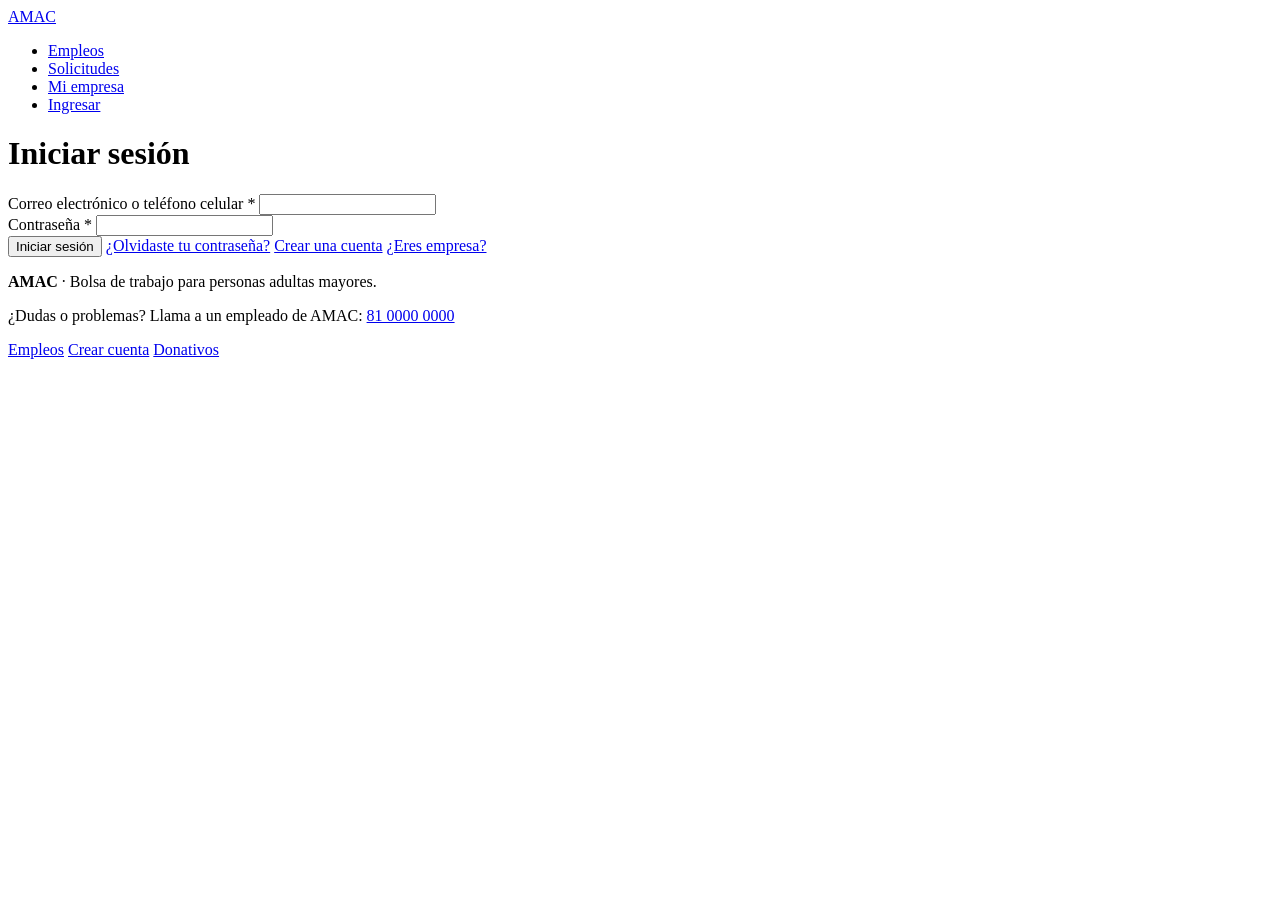
==== login.html @ 2326d85a "Base login" ====
<!DOCTYPE html>
<html lang="es">
<head>
    <meta charset="UTF-8">
    <title>Iniciar sesión | AMAC</title>
</head>
<body>
    <header>
        <a href="index.html">AMAC</a>
        <nav>
            <ul>
                <li><a href="index.html">Empleos</a></li>
                <li><a href="mis-solicitudes.html">Solicitudes</a></li>
                <li><a href="empresa-vacantes.html">Mi empresa</a></li>
                <li><a href="login.html">Ingresar</a></li>
            </ul>
        </nav>
    </header>

    <main>
        <h1>Iniciar sesión</h1>
        <form action="index.html" method="get">
            <div>
                <label for="usuario">Correo electrónico o teléfono celular *</label>
                <input type="text" id="usuario" name="usuario" required>
            </div>
            <div>
                <label for="clave">Contraseña *</label>
                <input type="password" id="clave" required>
            </div>
            <button type="submit">Iniciar sesión</button>
            <a href="login.html">¿Olvidaste tu contraseña?</a>
            <a href="registro-candidato.html">Crear una cuenta</a>
            <a href="empresa-vacantes.html">¿Eres empresa?</a>
        </form>
    </main>

    <footer>
        <p><strong>AMAC</strong> · Bolsa de trabajo para personas adultas mayores.</p>
        <p>¿Dudas o problemas? Llama a un empleado de AMAC: <a href="tel:8100000000">81 0000 0000</a></p>
        <div>
            <a href="index.html">Empleos</a>
            <a href="registro-candidato.html">Crear cuenta</a>
            <a href="https://www.amac.org.mx/donativos">Donativos</a>
        </div>
    </footer>
</body>
</html>
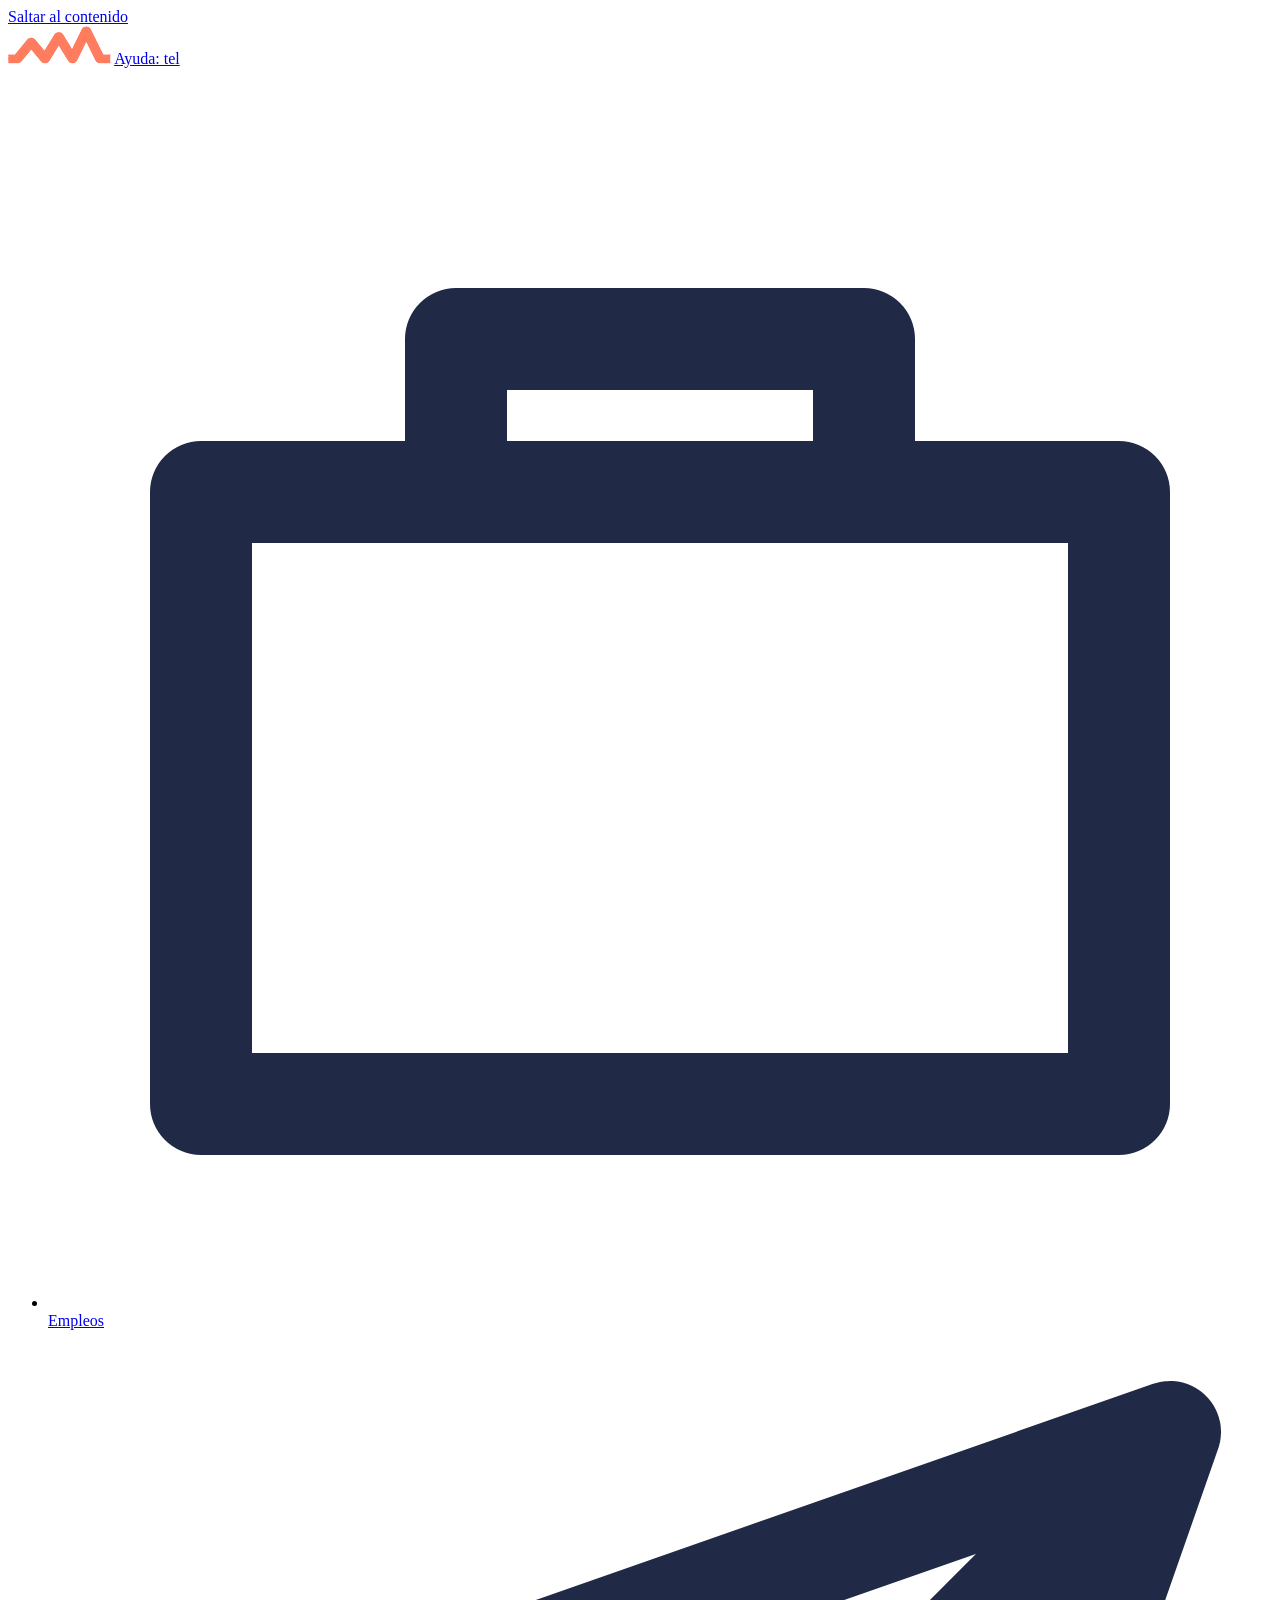
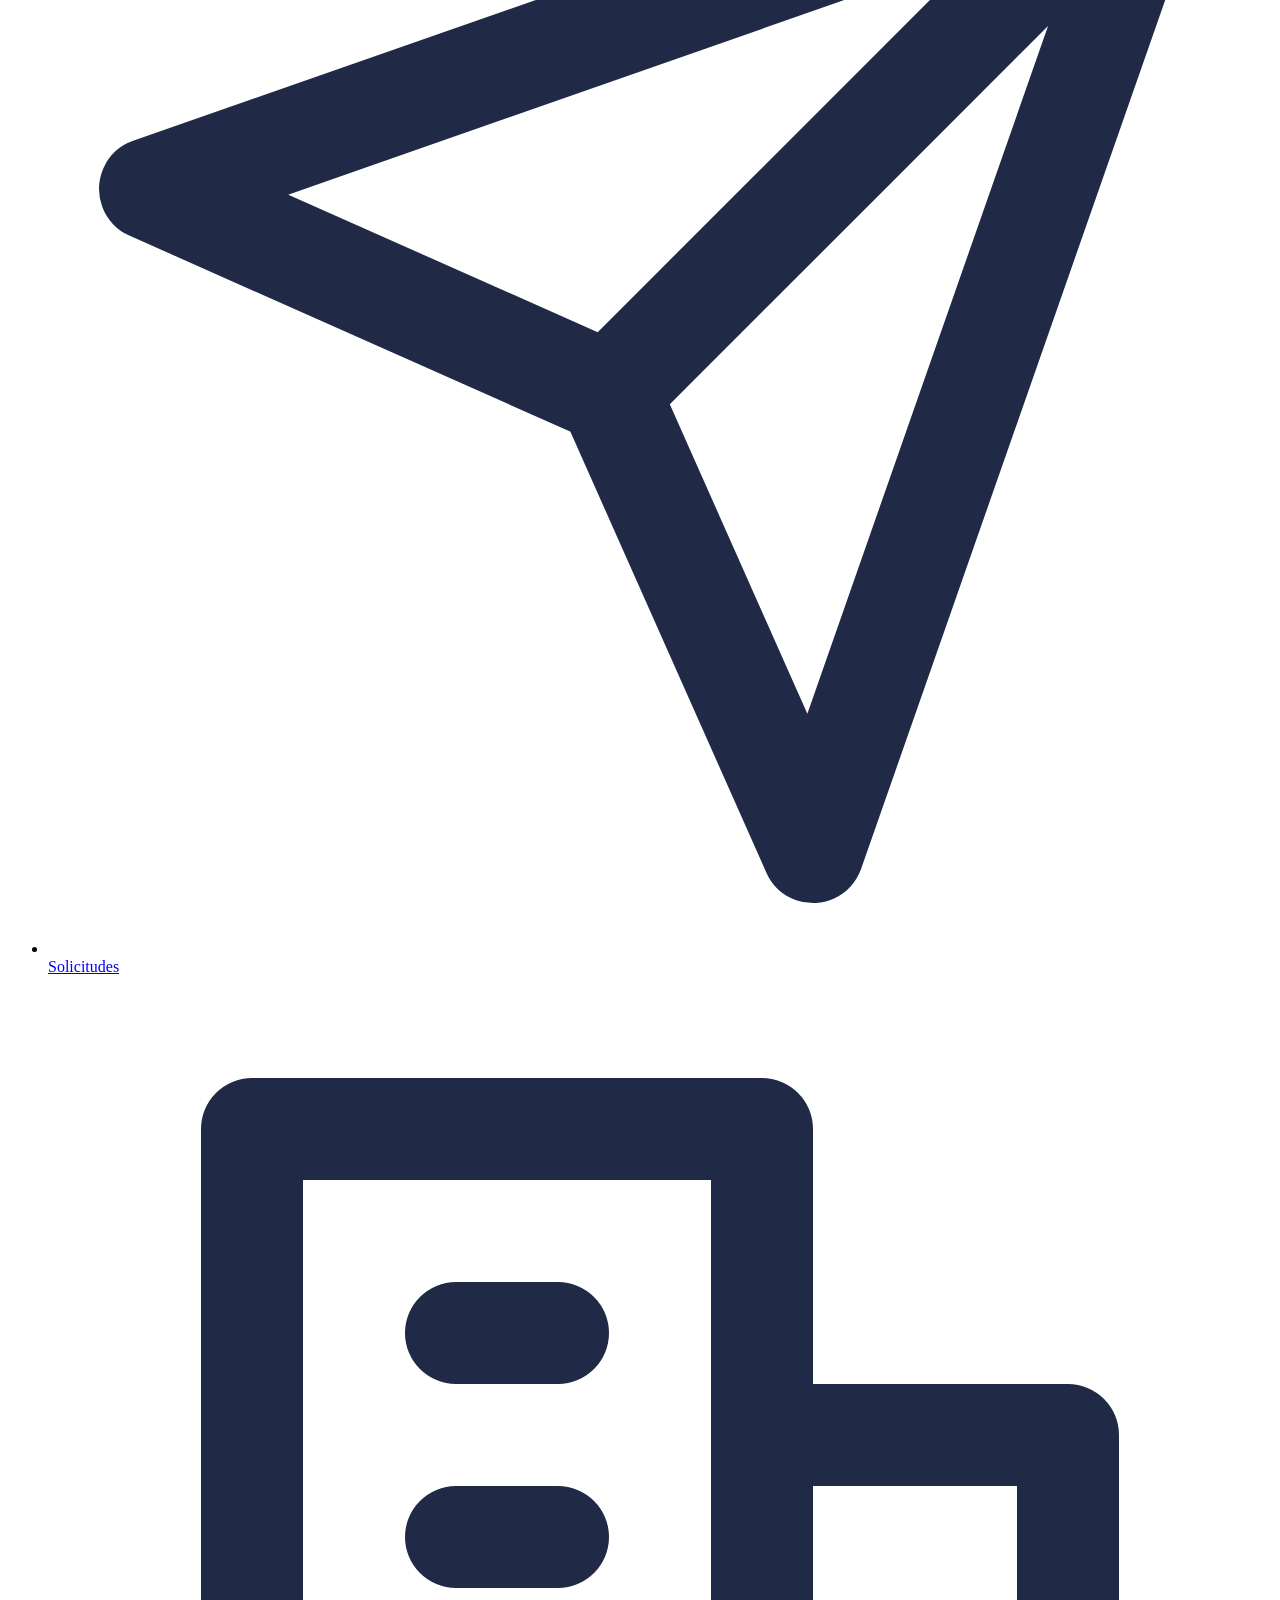
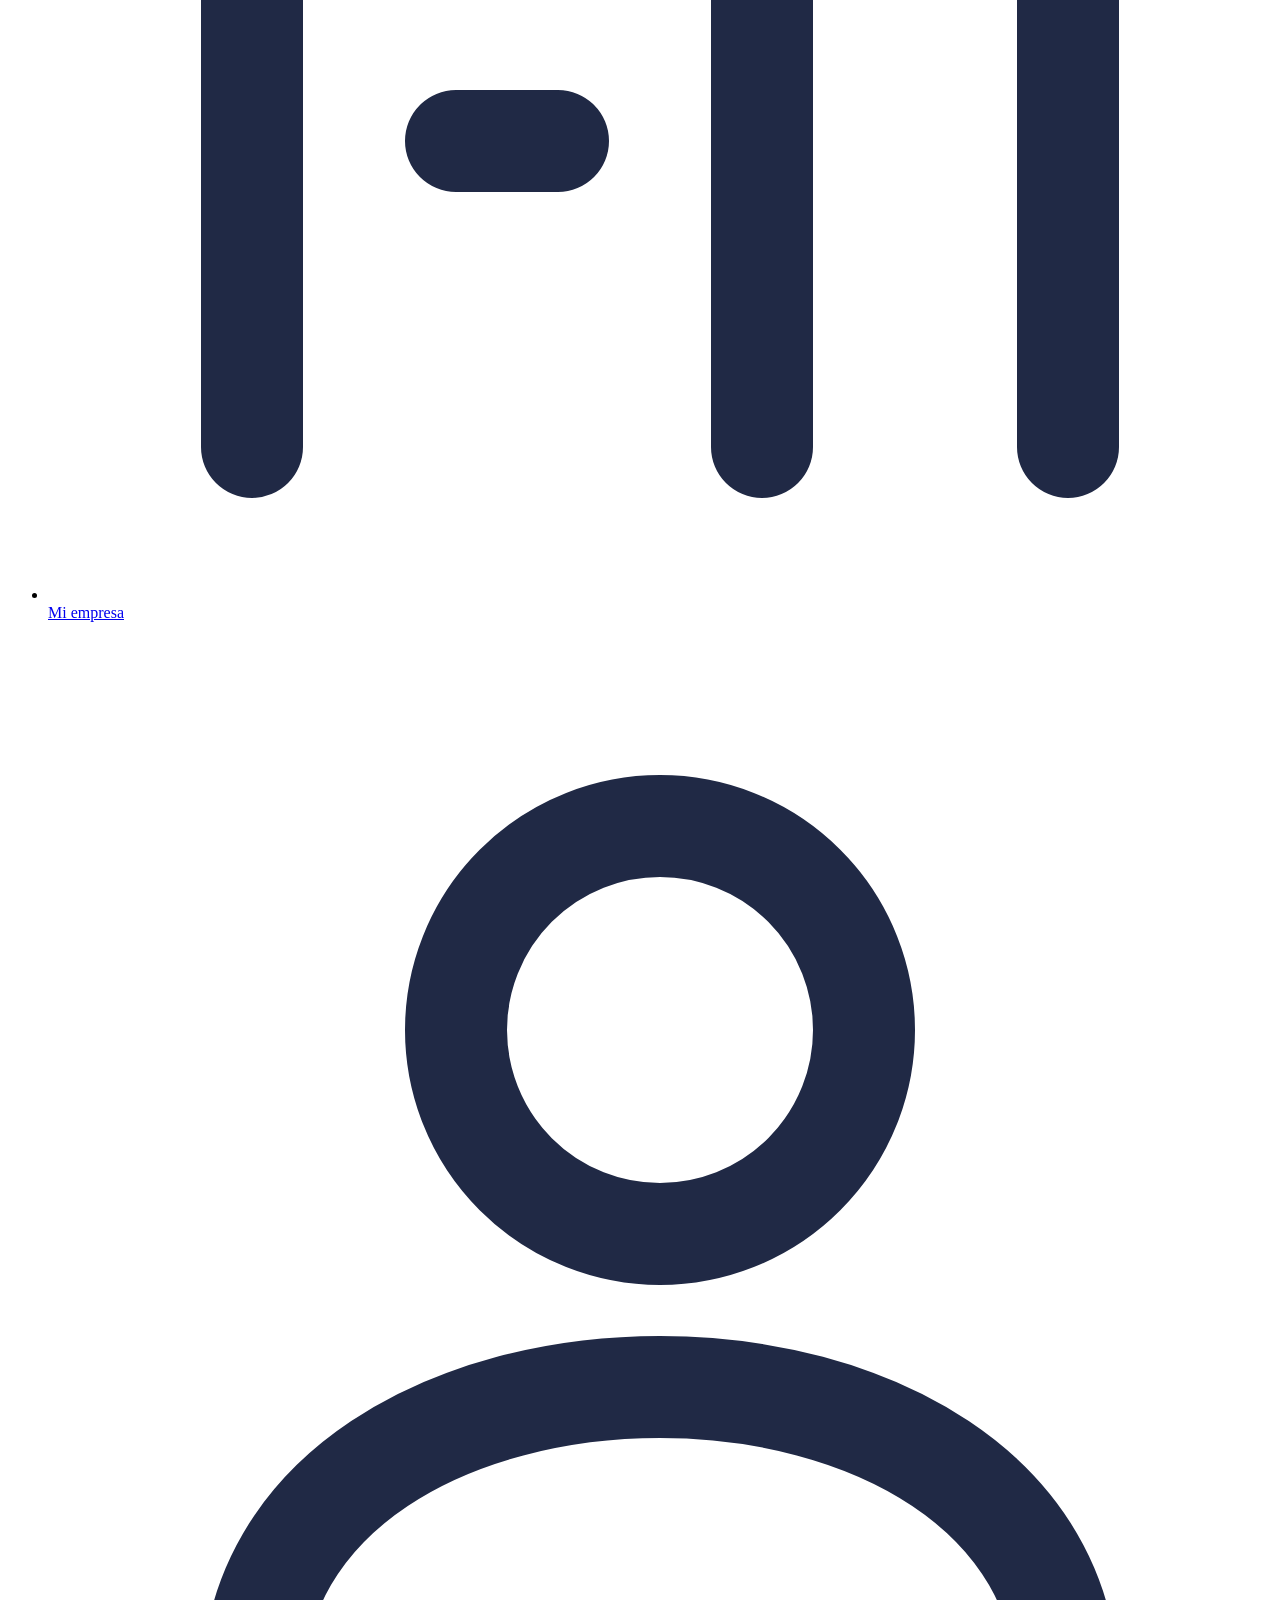
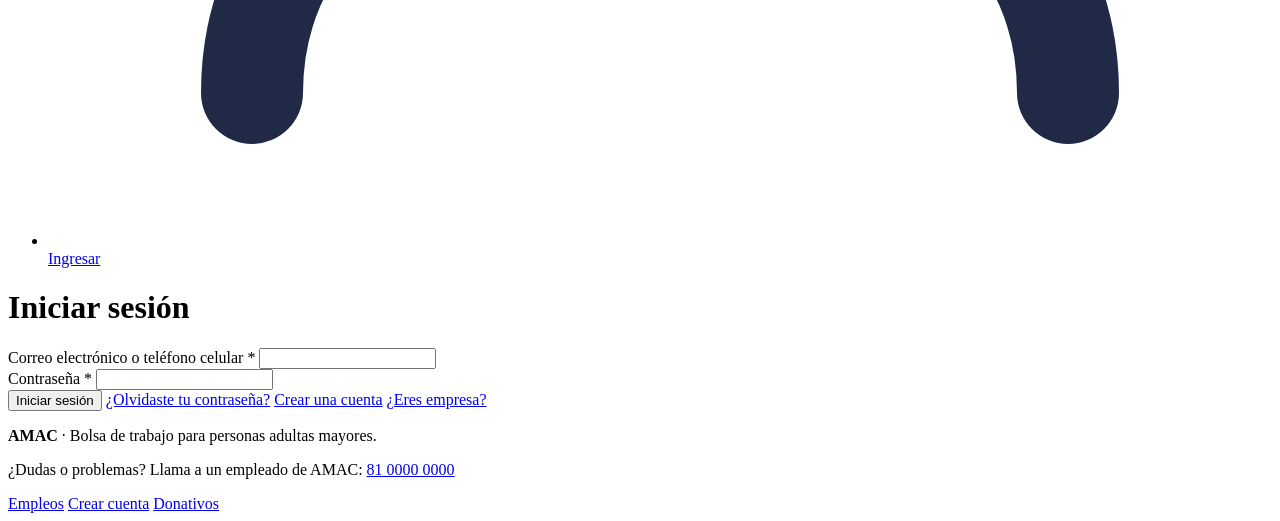
==== commit 870db133: "links con imagenes login.html" ====
--- a/login.html
+++ b/login.html
@@ -2,22 +2,25 @@
 <html lang="es">
 <head>
     <meta charset="UTF-8">
+    <meta name="viewport" content="width=device-width, initial-scale=1.0">
     <title>Iniciar sesión | AMAC</title>
 </head>
 <body>
+    <a href="#principal">Saltar al contenido</a>
     <header>
-        <a href="index.html">AMAC</a>
-        <nav>
+        <a href="index.html"><img src="img/logo.png" alt="Ir a inicio" width="103" height="38"></a>
+        <a href="tel: ">Ayuda: tel</a>
+        <nav aria-label="Navegación principal">
             <ul>
-                <li><a href="index.html">Empleos</a></li>
-                <li><a href="mis-solicitudes.html">Solicitudes</a></li>
-                <li><a href="empresa-vacantes.html">Mi empresa</a></li>
-                <li><a href="login.html">Ingresar</a></li>
+                <li><a href="index.html"><img src="img/empleos.svg" alt="">Empleos</a></li>
+                <li><a href="mis-solicitudes.html"><img src="img/solicitudes.svg" alt="">Solicitudes</a></li>
+                <li><a href="empresa-vacantes.html"><img src="img/empresa.svg" alt="">Mi empresa</a></li>
+                <li><a href="login.html"><img src="img/ingresar.svg" alt="">Ingresar</a></li>
             </ul>
         </nav>
     </header>
 
-    <main>
+    <main id="principal">
         <h1>Iniciar sesión</h1>
         <form action="index.html" method="get">
             <div>
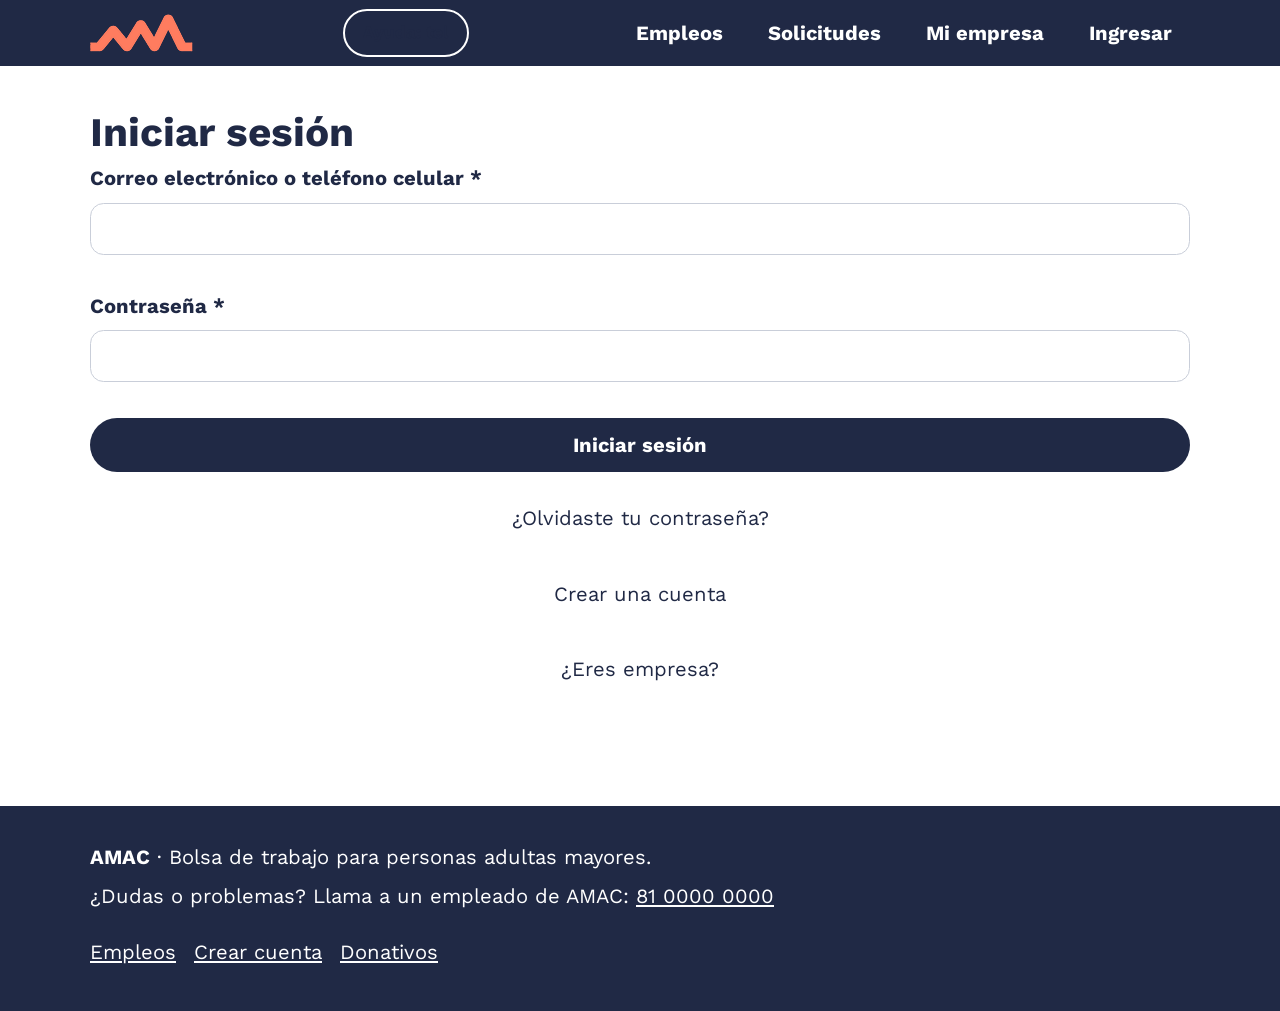
==== commit a7f467d0: "Posible final login.html" ====
--- a/login.html
+++ b/login.html
@@ -4,13 +4,21 @@
     <meta charset="UTF-8">
     <meta name="viewport" content="width=device-width, initial-scale=1.0">
     <title>Iniciar sesión | AMAC</title>
+    <link rel="preconnect" href="https://fonts.googleapis.com">
+    <link rel="preconnect" href="https://fonts.gstatic.com" crossorigin>
+    <link rel="stylesheet" href="https://fonts.googleapis.com/css2?family=Baskervville&amp;family=Work+Sans:wght@400;700&amp;display=swap">
+    <link rel="stylesheet" href="css/variables.css">
+    <link rel="stylesheet" href="css/base.css">
+    <link rel="stylesheet" href="css/layout.css">
+    <link rel="stylesheet" href="css/componentes.css">
 </head>
 <body>
-    <a href="#principal">Saltar al contenido</a>
-    <header>
-        <a href="index.html"><img src="img/logo.png" alt="Ir a inicio" width="103" height="38"></a>
-        <a href="tel: ">Ayuda: tel</a>
-        <nav aria-label="Navegación principal">
+    <a class="saltar" href="#principal">Saltar al contenido</a>
+    <header class="encabezado">
+        <div class="contenedor fila">
+        <a class="logo" href="index.html"><img src="img/logo.png" alt="Ir a inicio" width="103" height="38"></a>
+        <a class="ayuda" href="tel: ">Ayuda: tel</a>
+        <nav class="menu" aria-label="Navegación principal">
             <ul>
                 <li><a href="index.html"><img src="img/empleos.svg" alt="">Empleos</a></li>
                 <li><a href="mis-solicitudes.html"><img src="img/solicitudes.svg" alt="">Solicitudes</a></li>
@@ -18,34 +26,37 @@
                 <li><a href="login.html"><img src="img/ingresar.svg" alt="">Ingresar</a></li>
             </ul>
         </nav>
+        </div>
     </header>
 
-    <main id="principal">
+    <main id="principal" class="principal contenedor">
         <h1>Iniciar sesión</h1>
-        <form action="index.html" method="get">
-            <div>
+        <form class="formulario" action="index.html" method="get">
+            <div class="campo">
                 <label for="usuario">Correo electrónico o teléfono celular *</label>
                 <input type="text" id="usuario" name="usuario" required>
             </div>
-            <div>
+            <div class="campo">
                 <label for="clave">Contraseña *</label>
                 <input type="password" id="clave" required>
             </div>
-            <button type="submit">Iniciar sesión</button>
-            <a href="login.html">¿Olvidaste tu contraseña?</a>
-            <a href="registro-candidato.html">Crear una cuenta</a>
-            <a href="empresa-vacantes.html">¿Eres empresa?</a>
+            <button type="submit" class="boton boton-azul">Iniciar sesión</button>
+            <a class="boton boton-texto" href="login.html">¿Olvidaste tu contraseña?</a>
+            <a class="boton boton-texto"href="registro-candidato.html">Crear una cuenta</a>
+            <a class="boton boton-texto"href="empresa-vacantes.html">¿Eres empresa?</a>
         </form>
     </main>
 
-    <footer>
+    <footer class="pie">
+        <div class="contenedor">
         <p><strong>AMAC</strong> · Bolsa de trabajo para personas adultas mayores.</p>
         <p>¿Dudas o problemas? Llama a un empleado de AMAC: <a href="tel:8100000000">81 0000 0000</a></p>
-        <div>
+        <div class="pie-enlaces">
             <a href="index.html">Empleos</a>
             <a href="registro-candidato.html">Crear cuenta</a>
             <a href="https://www.amac.org.mx/donativos">Donativos</a>
         </div>
+        </div>
     </footer>
 </body>
 </html>
--- a/css/variables.css
+++ b/css/variables.css
@@ -0,0 +1,25 @@
+:root{
+    /* aqui van los colores de amac */
+  --azul: #202945;        /* header y botones oscuros */
+  --naranja: #ff815c;     /* botón principal */
+  --naranja-texto: #C04A25; /* naranja oscuro para texto (se lee mejor) */
+  --celeste-sec1: #CAE4EF;
+  --naranja-sec2: #FDDAAD;
+  --gris-fondo: #f5f5f5;
+  --gris-texto: #A8A8A8;
+  --borde: #c9ced9;
+
+  /* aqui van la tipografia de amac */
+  --fuente-titulos: "Baskervville", Arial, sans-serif;
+  --fuente-texto: "Work Sans", Arial, sans-serif;
+  --texto-base: 1.125rem;
+  --texto-h2: 1.35rem;
+  --texto-h1: 2rem;
+  --texto-sm: 0.95rem;
+
+  /* Espaciados y bordes */
+  --espacio-s: 0.5rem;
+  --espacio-m: 1rem;
+  --espacio-l: 2rem;
+  --radio: 0.75rem;
+}
--- a/css/base.css
+++ b/css/base.css
@@ -0,0 +1,60 @@
+*,
+*::before,
+*::after {
+    box-sizing: border-box;
+    margin: 0;
+    padding: 0;
+}
+
+html{
+    font-size: var(--texto-base);
+    font-family: var(--fuente-texto);
+    color: var(--azul);
+    scroll-behavior: smooth;
+}
+
+body{
+    font-family: var(--fuente-texto);
+    font-size: var(--texto-base);
+    color: var(--azul);
+    background-color: var(--fondo);
+    line-height: 1.5;
+}
+
+/* foco visible */
+:focus-visible{
+    outline: 3px solid var(--naranja);
+    outline-offset: 3px;
+}
+
+/* enlace de saltar al contenido */
+.saltar{
+    position: absolute;
+    left: -9999px;
+    top: auto;
+    width: 1px;
+    height: 1px;
+    overflow: hidden;
+}
+
+.saltar:focus{
+    position: fixed;
+    top: 1rem;
+    left: 1rem;
+    width: auto;
+    height: auto;
+    padding: 0.75rem 1rem;
+    background-color: white;
+    border: 2px solid var(--azul);
+    z-index: 9999;
+}
+
+a{
+    color: var(--azul);
+    text-decoration: none;
+}
+
+img{
+    max-width: 100%;
+    height: auto;
+}
--- a/css/layout.css
+++ b/css/layout.css
@@ -0,0 +1,223 @@
+/* Contenedor base */
+.contenedor{
+    width: min(100% - 2rem, 1100px);
+    margin-inline: auto;
+}
+
+/* encabezado */
+.encabezado{
+    background-color: var(--azul);
+    color: var(--blanco);
+    padding-block: var(--espacio-s);
+}
+
+.encabezado a {
+  color: var(--blanco);
+}
+
+.fila {
+  display: flex;
+  justify-content: space-between;
+  align-items: center;
+  flex-wrap: wrap;
+  gap: var(--espacio-m);
+}
+
+.logo img{
+    display: block;
+    height: 38px;
+    width: auto;
+}
+
+.ayuda{
+    color: white;
+    font-weight: bold;
+    text-decoration: none;
+    border: 2px solid white;
+    border-radius: 30px;
+    padding: 0.5rem 1rem;
+    font-size: var(--texto-sm);
+    display: inline-flex;
+    align-items: center;
+    min-height: 44px;
+}
+
+/* navegacion para movil */
+.menu {
+  position: fixed;
+  bottom: 0;
+  left: 0;
+  right: 0;
+  background-color: white;
+  border-top: 1px solid var(--borde);
+  z-index: 100;
+}
+
+.menu ul {
+  display: flex;
+  list-style: none;
+  padding: 0;
+  margin: 0;
+}
+
+.menu li {
+  flex: 1;
+}
+
+.menu a {
+  display: flex;
+  flex-direction: column;
+  align-items: center;
+  justify-content: center;
+  text-align: center;
+  padding: 0.5rem 0.25rem;
+  min-height: 3.5rem;
+  font-size: 0.75rem;
+  font-weight: bold;
+  color: var(--azul);
+  text-decoration: none;
+  white-space: nowrap;
+}
+
+.menu img {
+  display: block;
+  width: 24px;
+  height: 24px;
+  margin-bottom: 0.2rem;
+}
+
+.menu a.actual {
+  color: var(--naranja-texto);
+  text-decoration: underline;
+}
+
+/* banner superior */
+.titulo-azul,
+.banner {
+  background-color: var(--azul);
+  color: white;
+  text-align: center;
+  padding: var(--espacio-l) var(--espacio-m);
+}
+
+.titulo-azul h1,
+.banner h1 {
+  font-size: var(--texto-h1);
+  margin-bottom: var(--espacio-s);
+  color: white;
+}
+
+.titulo-azul p {
+  font-size: var(--texto-base);
+  opacity: 0.9;
+  margin: 0;
+}
+
+.titulo-azul h1,
+.banner h1 {
+  font-size: var(--texto-h1);
+  margin-bottom: var(--espacio-s);
+  color: white;
+}
+
+.titulo-azul p {
+  font-size: var(--texto-base);
+  opacity: 0.9;
+  margin: 0;
+}
+
+/* contenido principal */
+.principal {
+  padding-block: var(--espacio-l);
+  padding-bottom: 5rem; 
+}
+
+/* footer */
+.pie {
+  background-color: var(--azul);
+  color: white;
+  padding-block: var(--espacio-l);
+  margin-top: var(--espacio-l);
+  margin-bottom: 3.5rem; 
+}
+
+.pie p {
+  margin-bottom: var(--espacio-s);
+}
+
+.pie a {
+  color: white;
+  text-decoration: underline;
+}
+
+.pie-enlaces {
+  display: flex;
+  flex-wrap: wrap;
+  gap: var(--espacio-m);
+  margin-top: var(--espacio-m);
+}
+
+.pie-enlaces a {
+  display: inline-block;
+  padding: 0.4rem 0;
+}
+
+/* media queries */
+@media (min-width: 768px) {
+  .principal {
+    padding-bottom: var(--espacio-l); /* Restablece margen en escritorio */
+  }
+
+  .pie {
+    margin-bottom: 0;
+  }
+
+  /* La barra de navegación sube al header */
+  .menu {
+    position: static;
+    background: transparent;
+    border-top: none;
+  }
+
+  .menu ul {
+    gap: var(--espacio-s);
+  }
+
+  .menu a {
+    color: white;
+    font-size: var(--texto-base);
+    padding: 0.5rem 1rem;
+    min-height: auto;
+    flex-direction: row;
+  }
+
+  /* Oculta los iconos de navegación para escritorio sobre el fondo azul */
+  .menu img {
+    display: none;
+  }
+
+  .menu a.actual {
+    background-color: var(--naranja);
+    color: white;
+    border-radius: var(--radio);
+    text-decoration: none;
+  }
+
+  .fila {
+    flex-wrap: nowrap;
+  }
+
+  /* vacantes a 2 columnas */
+  .lista {
+    display: grid;
+    grid-template-columns: repeat(2, 1fr);
+    gap: var(--espacio-l);
+  }
+}
+
+/* escritorio */
+@media (min-width: 1024px) {
+  .lista {
+    grid-template-columns: repeat(3, 1fr);
+  }
+}
--- a/css/componentes.css
+++ b/css/componentes.css
@@ -0,0 +1,348 @@
+/* botones */
+.boton {
+  display: inline-flex;
+  justify-content: center;
+  align-items: center;
+  width: 100%;
+  min-height: 3rem; /* 48px */
+  padding: 0.75rem 1.5rem;
+  font-family: inherit;
+  font-size: var(--texto-base);
+  font-weight: bold;
+  text-decoration: none;
+  border-radius: 2rem;
+  border: none;
+  cursor: pointer;
+  transition: background-color 0.2s ease, opacity 0.2s ease;
+}
+
+.boton-azul{
+    background-color: var(--azul);
+    color: white;
+}
+
+.boton-azul:hover{
+    background-color: #161D32;
+}
+
+.boton-naranja{
+    background-color: var(--naranja);
+    color: white;
+}
+
+.boton-naranja:hover{
+    background-color: #8b351b;
+}
+
+.boton-texto{ /* botones como "Crear una cuenta" o "Ver mas empleos"*/
+    background-color: transparent;
+    color: var(--azul);
+    font-weight: normal;
+}
+
+.boton-texto:hover{
+    text-decoration: underline;
+    color: var(--azul);
+}
+
+.boton[disabled] {
+  opacity: 0.55;
+  cursor: not-allowed;
+}
+
+/* tarjetas de vacantes */
+.tarjeta{
+    display: flex;
+    background-color: white;
+    border: 1px solid var(--borde);
+    border-radius: var(--radio);
+    padding: var(--espacio-l);
+    box-shadow: 0 4px 12px rgba(0, 0, 0, 0.8);
+    flex-direction: column;
+    gap: var(--espacio-m);
+}
+
+.tarjeta-arriba{
+    display: flex;
+    align-items: center;
+    gap: var(--espacio-m);
+}
+
+.tarjeta h3 { 
+    margin: 0; 
+    font-size: 
+    1.5rem; 
+}
+.tarjeta h3 a { 
+    color: var(--azul); 
+    text-decoration: none; 
+}
+
+.lista{
+    list-style: none;
+    padding: 0;
+    display: flex;
+    flex-direction: column;
+    gap: var(--espacio-l);
+}
+
+.logo-empresa{
+    width: 44px;
+    height: 44px;
+    background-color: var(--celeste-sec1);
+    color: var(--azul);
+    font-weight: bold;
+    border-radius: 50%;
+    display: flex;
+    justify-content: center;
+    align-items: center;
+}
+
+.nueva{
+    background-color: #FEE2E2;
+    color: #DC2626;
+    font-size: var(--texto-sm);
+    font-weight: bold;
+    padding: 0.15rem 0.4rem;
+    border-radius: 0.25rem;
+    margin-left: 0.5rem;
+}
+
+.hora{
+    display: block;
+    font-size: var(--texto-sm);
+    color: var(--gris-texto);
+}
+
+.guardar{
+    margin-left: auto;
+    background: none;
+    border: none;
+    cursor: pointer;
+}
+
+.empresa { 
+    flex: 1; 
+    margin: 0; 
+    font-weight: 
+    bold; 
+}
+
+.lugar { 
+    margin: 0; 
+    color: 
+    var(--gris-texto);
+ }
+.sueldo { 
+    margin: 0; 
+    font-weight: bold; 
+}
+
+/* etiquetas de vacante */
+.etiquetas{
+    display: flex;
+    gap: var(--espacio-s);
+    list-style: none;
+    padding: 0;
+    flex-wrap: wrap;
+}
+
+.etiquetas li{ /* texto de las etiquetas */
+    background-color: #F1F5F9;
+    color: #475569;
+    font-size: var(--texto-sm);
+    padding: 0.35rem 0.75rem;
+    border-radius: 0.5rem;
+}
+
+/* formularios*/
+.formulario{
+    display: flex;
+    flex-direction: column;
+    gap: var(--espacio-m);
+    margin-bottom: var(--espacio-l);
+}
+
+.campo{
+    display: flex;
+    flex-direction: column;
+    gap: var(--espacio-s);
+    margin-bottom: var(--espacio-m);
+}
+
+.campo label{
+    font-weight: bold;
+}
+
+.campo input, .campo textarea, .campo select{
+    width: 100%;
+    min-height: 1rem;
+    padding: 0.75rem 1rem;
+    border: 1px solid var(--borde);
+    border-radius: var(--radio);
+    font-size: var(--texto-base);
+}
+
+fieldset{
+    border: 0;
+    padding: 0;
+    margin: 0 0 var(--espacio-m) 0;
+}
+
+legend {
+  font-weight: bold;
+  margin-bottom: var(--espacio-s);
+}
+
+.panel, details {
+  background-color: white;
+  border: 1px solid var(--borde);
+  border-radius: var(--radio);
+  padding: var(--espacio-m);
+  margin-block: var(--espacio-m);
+}
+
+.panel summary, details summary{
+    font-weight: bold;
+    cursor: pointer;
+    font-size: var(---texto-base);
+    color: var(--azul);
+}
+
+.panel-contenido{
+    display: flex;
+    flex-direction: column;
+    gap: var(--espacio-m);
+    margin-top: var(--espacio-m);
+    padding-top: var(--espacio-m);
+    border-top: 1px solid var(--borde);
+}
+
+/* resultados de vacantes */
+.resultados{
+    display: flex;
+    justify-content: space-between;
+    align-items: center;
+    margin-bottom: var(--espacio-l);
+    flex-wrap: wrap;
+    gap: var(--espacio-m);
+}
+
+.resultados h2{
+    font-size: var(--texto-h2);
+    color: var(--azul);
+}
+
+.resultados .campo{
+    flex-direction: row;
+    align-items: center;
+    gap: var(--espacio-s);
+}
+
+.resultados label{
+    font-size: var(--texto-sm);
+    color: var(--gris-texto);
+}
+
+.resultados select{
+    min-height: 40px;
+    width: auto;
+    padding: 0.4rem 0.8rem;
+}
+
+.guardar img { 
+    width: 24px; 
+    height: 24px; 
+}
+
+/* carrusel */
+.carrusel {
+  display: flex;
+  gap: var(--espacio-s);
+  overflow-x: auto;
+  padding-bottom: var(--espacio-s);
+}
+
+.imagen-carrusel {
+  flex: 0 0 85%;
+  min-height: 8rem;
+  display: flex;
+  align-items: center;
+  justify-content: center;
+  background-color: var(--celeste-sec1);
+  border-radius: var(--radio);
+  font-weight: bold;
+  color: var(--azul);
+}
+
+.seccion-detalle h2 {
+  font-size: var(--texto-h2);
+  margin-bottom: var(--espacio-s);
+}
+
+.seccion-detalle ul,
+.seccion-detalle ol {
+  padding-left: 1.5rem;
+}
+
+.barra-postular {
+  margin-top: var(--espacio-l);
+}
+
+/* modal */
+.modal {
+  display: none;
+  position: fixed;
+  top: 0;
+  left: 0;
+  right: 0;
+  bottom: 0;
+  background: rgba(32, 41, 69, 0.75);
+  align-items: center;
+  justify-content: center;
+  padding: 1rem;
+  z-index: 999;
+}
+
+.modal:target {
+  display: flex;
+}
+
+.caja-modal {
+  background-color: white;
+  border-radius: var(--radio);
+  padding: var(--espacio-l);
+  max-width: 26rem;
+  width: 100%;
+  text-align: center;
+  display: flex;
+  flex-direction: column;
+  gap: var(--espacio-m);
+}
+
+.palomita {
+  width: 64px;
+  height: 64px;
+  margin: 0 auto;
+  background-color: var(--naranja);
+  color: white;
+  border-radius: 50%;
+  display: flex;
+  align-items: center;
+  justify-content: center;
+  font-size: 2rem;
+  font-weight: bold;
+}
+
+.enlace-centro {
+  display: block;
+  text-align: center;
+  color: var(--gris-texto);
+  text-decoration: underline;
+}
+
+@media (min-width: 768px) {
+  .imagen-carrusel {
+    flex-basis: 45%;
+  }
+}
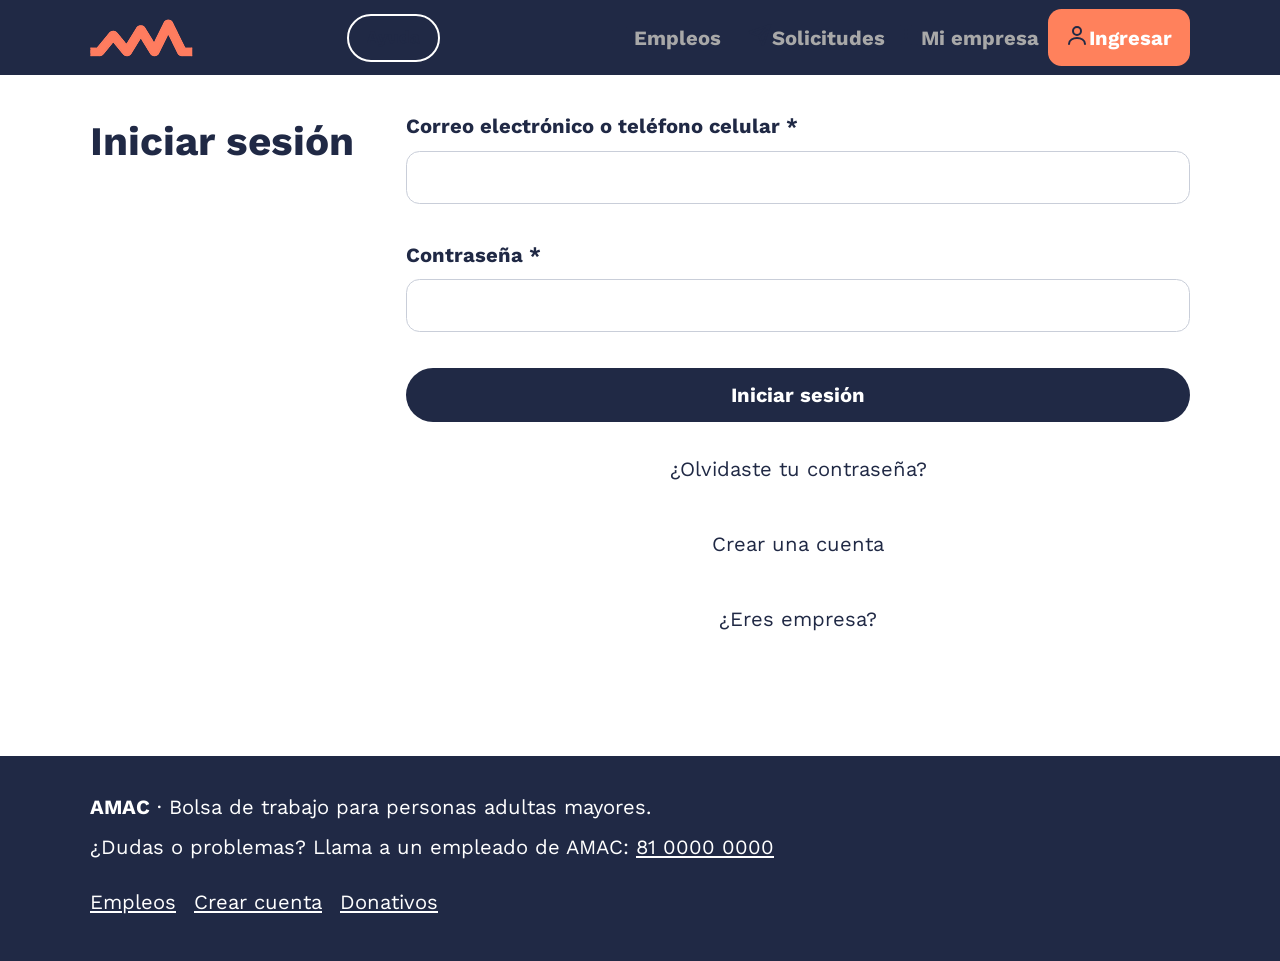
==== commit 56b23577: "mejoras login.html" ====
--- a/login.html
+++ b/login.html
@@ -17,13 +17,13 @@
     <header class="encabezado">
         <div class="contenedor fila">
         <a class="logo" href="index.html"><img src="img/logo.png" alt="Ir a inicio" width="103" height="38"></a>
-        <a class="ayuda" href="tel: ">Ayuda: tel</a>
+        <a class="ayuda" href="#">Ayuda</a>
         <nav class="menu" aria-label="Navegación principal">
             <ul>
                 <li><a href="index.html"><img src="img/empleos.svg" alt="">Empleos</a></li>
                 <li><a href="mis-solicitudes.html"><img src="img/solicitudes.svg" alt="">Solicitudes</a></li>
                 <li><a href="empresa-vacantes.html"><img src="img/empresa.svg" alt="">Mi empresa</a></li>
-                <li><a href="login.html"><img src="img/ingresar.svg" alt="">Ingresar</a></li>
+                <li><a href="login.html" class="actual"><img src="img/ingresar.svg" alt="">Ingresar</a></li>
             </ul>
         </nav>
         </div>
@@ -42,15 +42,15 @@
             </div>
             <button type="submit" class="boton boton-azul">Iniciar sesión</button>
             <a class="boton boton-texto" href="login.html">¿Olvidaste tu contraseña?</a>
-            <a class="boton boton-texto"href="registro-candidato.html">Crear una cuenta</a>
-            <a class="boton boton-texto"href="empresa-vacantes.html">¿Eres empresa?</a>
+            <a class="boton boton-texto" href="registro-candidato.html">Crear una cuenta</a>
+            <a class="boton boton-texto" href="empresa-vacantes.html">¿Eres empresa?</a>
         </form>
     </main>
 
     <footer class="pie">
         <div class="contenedor">
         <p><strong>AMAC</strong> · Bolsa de trabajo para personas adultas mayores.</p>
-        <p>¿Dudas o problemas? Llama a un empleado de AMAC: <a href="tel:8100000000">81 0000 0000</a></p>
+        <p>¿Dudas o problemas? Llama a un empleado de AMAC: <a href="#">81 0000 0000</a></p>
         <div class="pie-enlaces">
             <a href="index.html">Empleos</a>
             <a href="registro-candidato.html">Crear cuenta</a>
--- a/css/variables.css
+++ b/css/variables.css
@@ -10,8 +10,8 @@
   --borde: #c9ced9;
 
   /* aqui van la tipografia de amac */
-  --fuente-titulos: "Baskervville", Arial, sans-serif;
-  --fuente-texto: "Work Sans", Arial, sans-serif;
+  --fuente-titulos: "Baskervville", system-ui, -apple-system, sans-serif;
+  --fuente-texto: "Work Sans", system-ui, -apple-system, sans-serif;
   --texto-base: 1.125rem;
   --texto-h2: 1.35rem;
   --texto-h1: 2rem;
--- a/css/base.css
+++ b/css/base.css
@@ -7,7 +7,7 @@
 }
 
 html{
-    font-size: var(--texto-base);
+    font-size: 112.5%;
     font-family: var(--fuente-texto);
     color: var(--azul);
     scroll-behavior: smooth;
@@ -57,4 +57,9 @@
 img{
     max-width: 100%;
     height: auto;
+    object-fit: contain;
 }
+
+input, select, textarea, button {
+  font-family: var(--fuente-base);
+}
--- a/css/layout.css
+++ b/css/layout.css
@@ -56,12 +56,15 @@
 .menu ul {
   display: flex;
   list-style: none;
+  justify-content: space-around;
+  align-items: center;
   padding: 0;
   margin: 0;
 }
 
 .menu li {
   flex: 1;
+  text-align: center;
 }
 
 .menu a {
@@ -74,17 +77,18 @@
   min-height: 3.5rem;
   font-size: 0.75rem;
   font-weight: bold;
-  color: var(--azul);
+  color: var(--gris-texto);
   text-decoration: none;
   white-space: nowrap;
 }
 
 .menu img {
-  display: block;
-  width: 24px;
-  height: 24px;
-  margin-bottom: 0.2rem;
-}
+    display: block;
+    width: 24px;
+    height: 24px;
+    margin-bottom: 0.25rem;
+    object-fit: contain;
+  }
 
 .menu a.actual {
   color: var(--naranja-texto);
@@ -126,6 +130,14 @@
   margin: 0;
 }
 
+.titulo-azul .contenedor{
+    display: flex;
+    flex-direction: column;
+    gap: var(--espacio-m);
+}
+
+
+
 /* contenido principal */
 .principal {
   padding-block: var(--espacio-l);
@@ -162,10 +174,18 @@
   padding: 0.4rem 0;
 }
 
+.principal{
+    padding-block: var(--espacio-l);
+  }
+
 /* media queries */
 @media (min-width: 768px) {
   .principal {
-    padding-bottom: var(--espacio-l); /* Restablece margen en escritorio */
+    display: grid;
+    grid-template-columns: 280px 1fr;
+    gap: var(--espacio-l);
+    align-items: start;
+    padding-bottom: var(--espacio-l); 
   }
 
   .pie {
@@ -174,6 +194,7 @@
 
   /* La barra de navegación sube al header */
   .menu {
+    background-color: white;
     position: static;
     background: transparent;
     border-top: none;
@@ -184,16 +205,13 @@
   }
 
   .menu a {
-    color: white;
+    color: var(--gris-texto);
     font-size: var(--texto-base);
-    padding: 0.5rem 1rem;
+    padding: 0.75rem 0.5rem;
     min-height: auto;
     flex-direction: row;
-  }
-
-  /* Oculta los iconos de navegación para escritorio sobre el fondo azul */
-  .menu img {
-    display: none;
+    justify-content: center;
+    text-decoration: none;
   }
 
   .menu a.actual {
--- a/css/componentes.css
+++ b/css/componentes.css
@@ -45,6 +45,12 @@
     color: var(--azul);
 }
 
+.boton-borde{ 
+    background-color: white;
+    color: var(--azul);
+    border: 2px solid var(--borde);
+}
+
 .boton[disabled] {
   opacity: 0.55;
   cursor: not-allowed;
@@ -172,6 +178,8 @@
 
 .campo label{
     font-weight: bold;
+    font-family: var(---fuente-texto);
+    font-size: var(--texto-base);
 }
 
 .campo input, .campo textarea, .campo select{
@@ -183,6 +191,11 @@
     font-size: var(--texto-base);
 }
 
+.campo textarea{
+    min-height: 100px;
+    resize: vertical;
+}
+
 fieldset{
     border: 0;
     padding: 0;
@@ -200,16 +213,18 @@
   border-radius: var(--radio);
   padding: var(--espacio-m);
   margin-block: var(--espacio-m);
+  font-family: var(---fuente-texto);
 }
 
 .panel summary, details summary{
     font-weight: bold;
     cursor: pointer;
     font-size: var(---texto-base);
-    color: var(--azul);
-}
-
-.panel-contenido{
+    font-family: var(---fuente-texto);
+    color: var(--azul);
+}
+
+.panel-contenido, details > div{
     display: flex;
     flex-direction: column;
     gap: var(--espacio-m);
@@ -253,6 +268,7 @@
 .guardar img { 
     width: 24px; 
     height: 24px; 
+    object-fit: contain;
 }
 
 /* carrusel */
@@ -278,6 +294,7 @@
 .seccion-detalle h2 {
   font-size: var(--texto-h2);
   margin-bottom: var(--espacio-s);
+  font-family: var(--fuente-titulos);
 }
 
 .seccion-detalle ul,
@@ -341,8 +358,50 @@
   text-decoration: underline;
 }
 
+/*prospectos */
+.prospecto {
+  background-color: white;
+  border: 1px solid var(--borde);
+  border-radius: var(--radio);
+  padding: var(--espacio-l);
+  margin-bottom: var(--espacio-m);
+}
+
+.prospecto h4 {
+  font-family: var(--fuente-titulos);
+  font-size: var(--texto-h2);
+  margin-bottom: var(--espacio-s);
+}
+
+.prospecto p {
+  margin-bottom: var(--espacio-s);
+}
+
+.acciones {
+  display: flex;
+  flex-direction: column;
+  gap: var(--espacio-s);   
+  margin-top: var(--espacio-m);
+}
+
+.acciones .boton {
+  width: 100%;
+}
+
 @media (min-width: 768px) {
   .imagen-carrusel {
     flex-basis: 45%;
   }
+  
+  .acciones {
+    flex-direction: row;
+    flex-wrap: wrap;
+    align-items: center;
+    gap: var(--espacio-m);
+  }
+
+  .acciones .boton {
+    width: auto;
+    flex: 1;
+  }
 }
